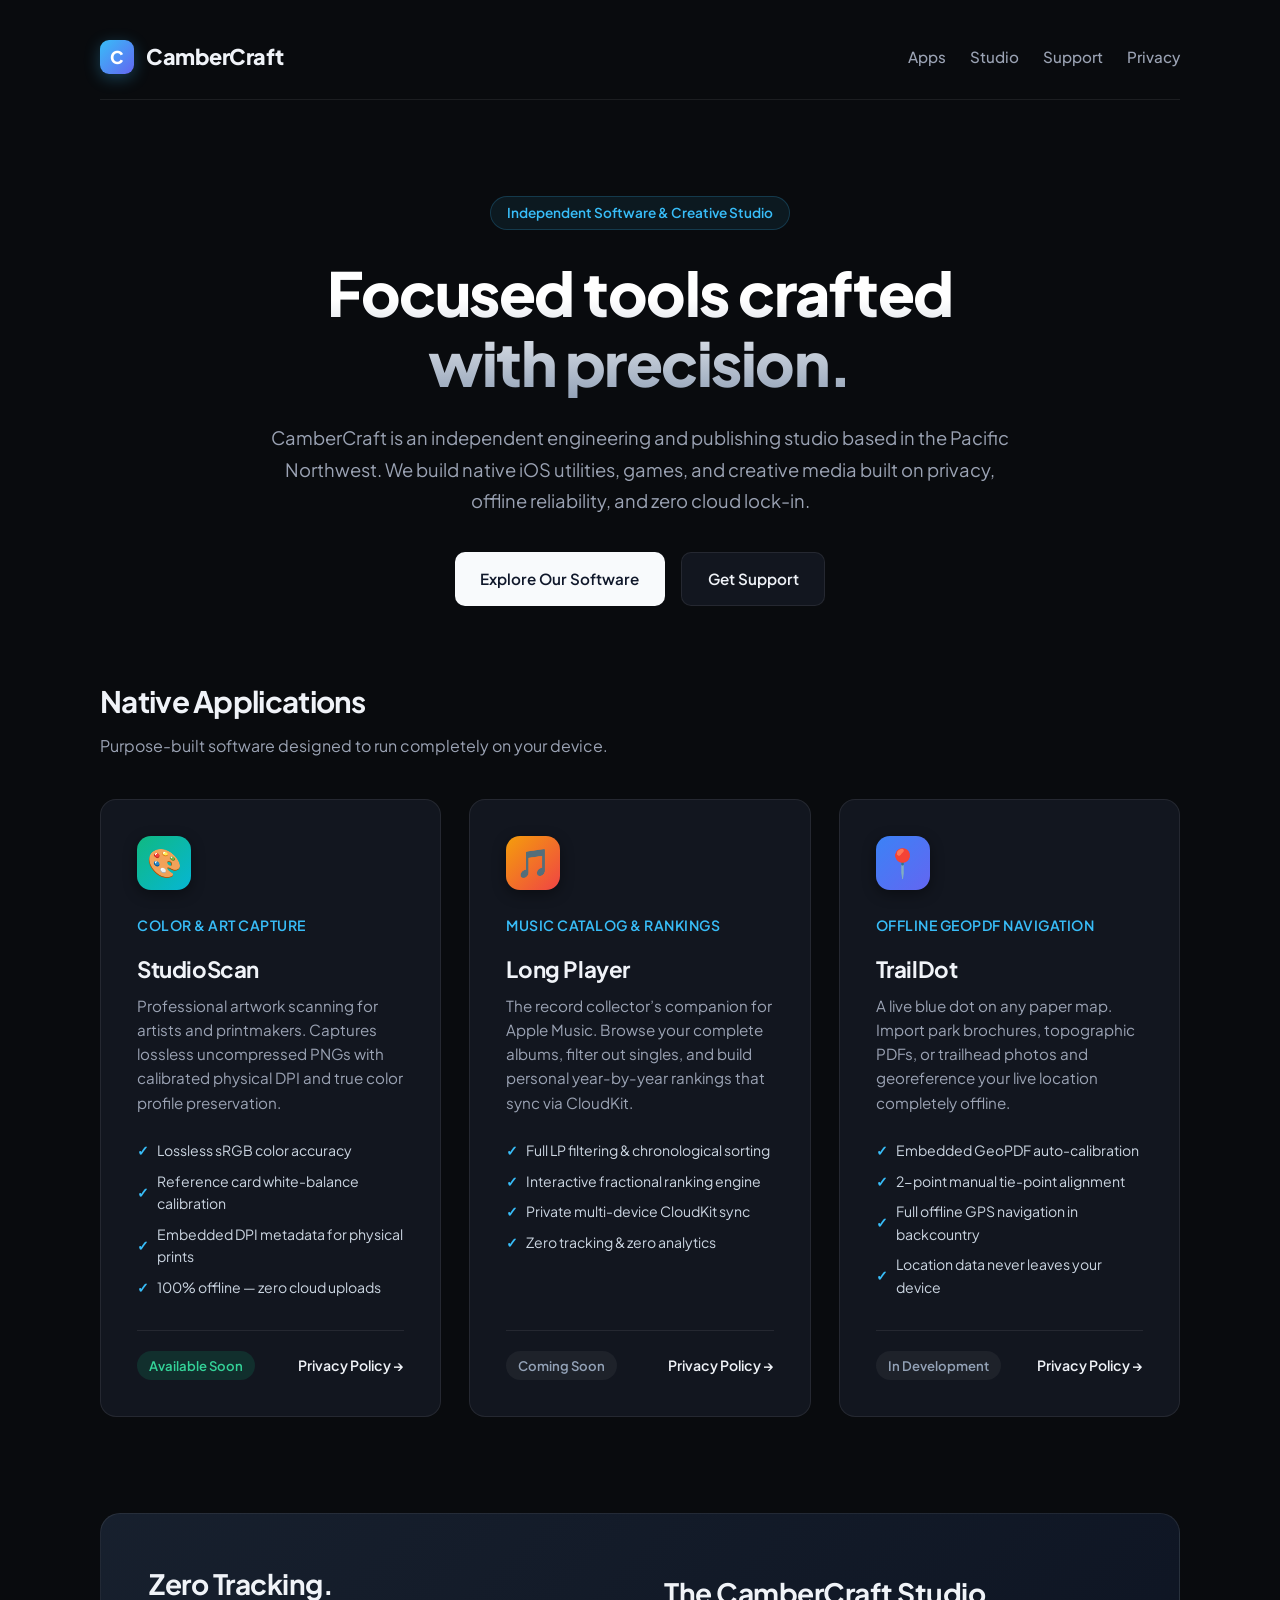
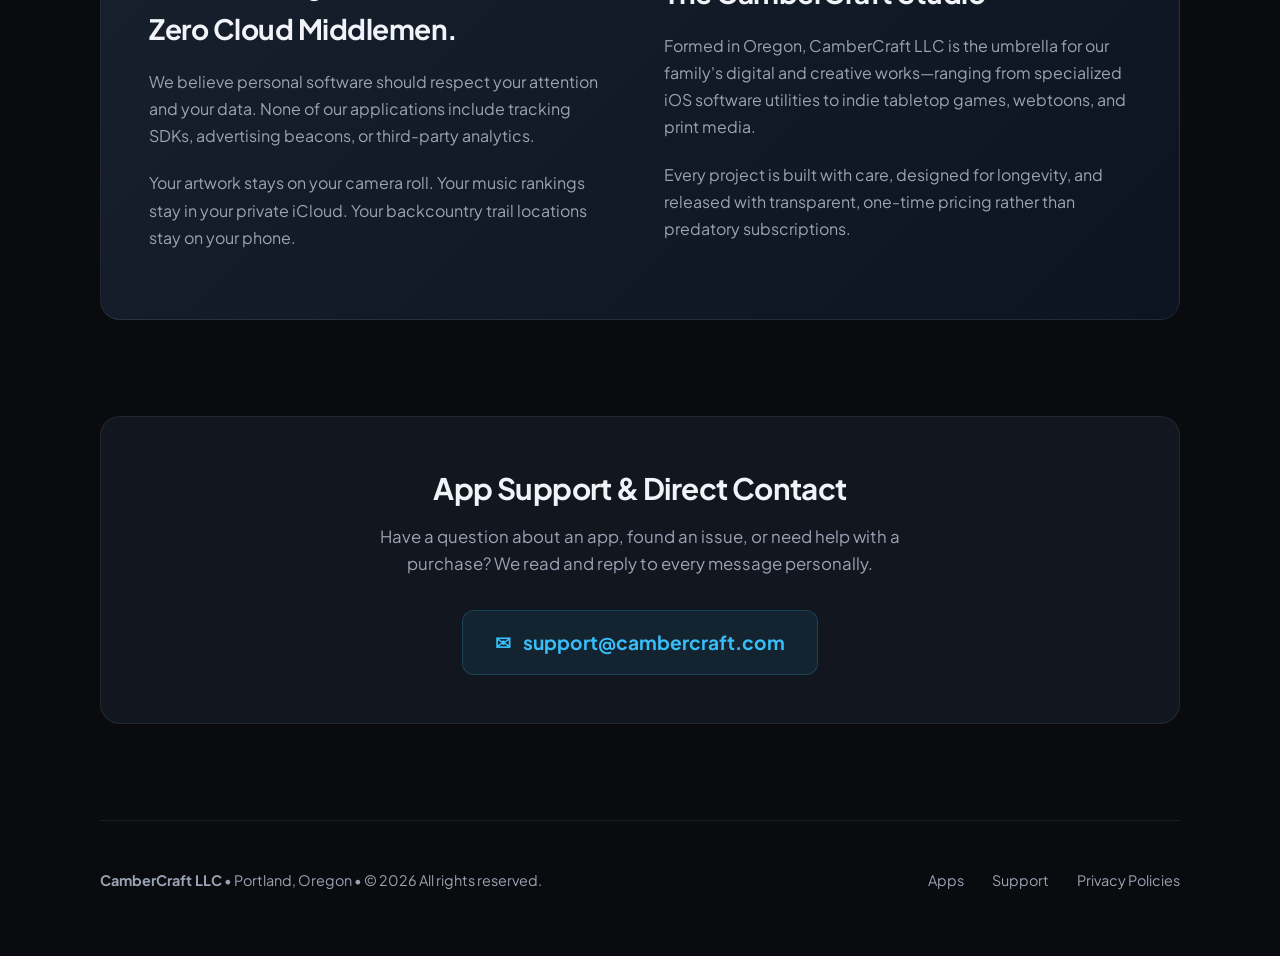
==== index.html @ d73507ff "Initial commit of CamberCraft studio landing page" ====
<!DOCTYPE html>
<html lang="en">
<head>
  <meta charset="UTF-8">
  <meta name="viewport" content="width=device-width, initial-scale=1.0">
  <title>CamberCraft — Independent Software &amp; Creative Studio</title>
  <meta name="description" content="CamberCraft LLC is an independent software and creative studio based in Oregon. Makers of StudioScan, Long Player, and TrailDot.">
  <link rel="preconnect" href="https://fonts.googleapis.com">
  <link rel="preconnect" href="https://fonts.gstatic.com" crossorigin>
  <link href="https://fonts.googleapis.com/css2?family=Plus+Jakarta+Sans:wght@400;500;600;700;800&display=swap" rel="stylesheet">
  <style>
    :root {
      --bg: #090b0e;
      --card-bg: #12161f;
      --card-border: rgba(255, 255, 255, 0.08);
      --card-hover: rgba(255, 255, 255, 0.14);
      --text: #f0f3f8;
      --text-muted: #9ba3b4;
      --accent: #38bdf8;
      --accent-glow: rgba(56, 189, 248, 0.15);
      --font: 'Plus Jakarta Sans', -apple-system, BlinkMacSystemFont, "SF Pro Display", sans-serif;
    }

    * {
      box-sizing: border-box;
      margin: 0;
      padding: 0;
    }

    body {
      background-color: var(--bg);
      color: var(--text);
      font-family: var(--font);
      line-height: 1.6;
      -webkit-font-smoothing: antialiased;
      padding: 0 1.5rem;
    }

    .container {
      max-width: 1080px;
      margin: 0 auto;
    }

    /* Navigation */
    header {
      padding: 2.5rem 0 1.5rem;
      display: flex;
      justify-content: space-between;
      align-items: center;
      border-bottom: 1px solid var(--card-border);
    }

    .logo {
      display: flex;
      align-items: center;
      gap: 0.75rem;
      text-decoration: none;
      color: var(--text);
      font-weight: 800;
      font-size: 1.35rem;
      letter-spacing: -0.5px;
    }

    .logo-badge {
      width: 34px;
      height: 34px;
      border-radius: 9px;
      background: linear-gradient(135deg, #38bdf8 0%, #6366f1 100%);
      display: flex;
      align-items: center;
      justify-content: center;
      color: #fff;
      font-weight: 800;
      font-size: 1.1rem;
      box-shadow: 0 4px 16px rgba(56, 189, 248, 0.3);
    }

    nav {
      display: flex;
      gap: 1.5rem;
    }

    nav a {
      color: var(--text-muted);
      text-decoration: none;
      font-size: 0.95rem;
      font-weight: 500;
      transition: color 0.2s;
    }

    nav a:hover {
      color: var(--text);
    }

    /* Hero */
    .hero {
      padding: 6rem 0 4.5rem;
      text-align: center;
      max-width: 760px;
      margin: 0 auto;
    }

    .badge-pill {
      display: inline-flex;
      align-items: center;
      gap: 0.5rem;
      padding: 0.35rem 1rem;
      border-radius: 9999px;
      background: rgba(56, 189, 248, 0.08);
      border: 1px solid rgba(56, 189, 248, 0.2);
      color: var(--accent);
      font-size: 0.85rem;
      font-weight: 600;
      margin-bottom: 1.75rem;
    }

    .hero h1 {
      font-size: clamp(2.5rem, 5vw, 3.8rem);
      font-weight: 800;
      letter-spacing: -1.5px;
      line-height: 1.15;
      margin-bottom: 1.5rem;
      background: linear-gradient(180deg, #ffffff 30%, #94a3b8 100%);
      -webkit-background-clip: text;
      -webkit-text-fill-color: transparent;
    }

    .hero p {
      font-size: 1.15rem;
      color: var(--text-muted);
      margin-bottom: 2.25rem;
      line-height: 1.7;
    }

    .hero-actions {
      display: flex;
      justify-content: center;
      gap: 1rem;
      flex-wrap: wrap;
    }

    .btn {
      display: inline-flex;
      align-items: center;
      justify-content: center;
      padding: 0.85rem 1.6rem;
      border-radius: 10px;
      font-weight: 600;
      font-size: 0.95rem;
      text-decoration: none;
      transition: all 0.2s;
      cursor: pointer;
    }

    .btn-primary {
      background: #f8fafc;
      color: #0f172a;
    }

    .btn-primary:hover {
      background: #ffffff;
      transform: translateY(-1px);
      box-shadow: 0 4px 20px rgba(255, 255, 255, 0.2);
    }

    .btn-secondary {
      background: var(--card-bg);
      color: var(--text);
      border: 1px solid var(--card-border);
    }

    .btn-secondary:hover {
      border-color: var(--card-hover);
      background: rgba(255, 255, 255, 0.05);
    }

    /* Section Title */
    .section-header {
      margin-bottom: 2.5rem;
    }

    .section-header h2 {
      font-size: 1.85rem;
      font-weight: 700;
      letter-spacing: -0.7px;
      margin-bottom: 0.5rem;
    }

    .section-header p {
      color: var(--text-muted);
      font-size: 1rem;
    }

    /* App Cards Grid */
    .apps-grid {
      display: grid;
      grid-template-columns: repeat(auto-fit, minmax(320px, 1fr));
      gap: 1.75rem;
      margin-bottom: 6rem;
    }

    .app-card {
      background: var(--card-bg);
      border: 1px solid var(--card-border);
      border-radius: 16px;
      padding: 2.25rem;
      display: flex;
      flex-direction: column;
      justify-content: space-between;
      transition: transform 0.25s, border-color 0.25s, box-shadow 0.25s;
      position: relative;
      overflow: hidden;
    }

    .app-card:hover {
      transform: translateY(-4px);
      border-color: var(--card-hover);
      box-shadow: 0 16px 36px rgba(0, 0, 0, 0.35);
    }

    .app-icon-wrap {
      width: 54px;
      height: 54px;
      border-radius: 14px;
      margin-bottom: 1.5rem;
      display: flex;
      align-items: center;
      justify-content: center;
      font-size: 1.75rem;
      box-shadow: 0 4px 14px rgba(0,0,0,0.4);
    }

    .app-card.studioscan .app-icon-wrap {
      background: linear-gradient(135deg, #10b981, #06b6d4);
    }

    .app-card.longplayer .app-icon-wrap {
      background: linear-gradient(135deg, #f59e0b, #ef4444);
    }

    .app-card.traildot .app-icon-wrap {
      background: linear-gradient(135deg, #3b82f6, #6366f1);
    }

    .app-card h3 {
      font-size: 1.4rem;
      font-weight: 700;
      letter-spacing: -0.4px;
      margin-bottom: 0.35rem;
    }

    .app-tagline {
      font-size: 0.88rem;
      color: var(--accent);
      font-weight: 600;
      margin-bottom: 1rem;
      text-transform: uppercase;
      letter-spacing: 0.5px;
    }

    .app-card p {
      color: var(--text-muted);
      font-size: 0.95rem;
      line-height: 1.6;
      margin-bottom: 1.5rem;
    }

    .app-features {
      list-style: none;
      margin-bottom: 2rem;
      display: flex;
      flex-direction: column;
      gap: 0.5rem;
    }

    .app-features li {
      font-size: 0.88rem;
      color: #cbd5e1;
      display: flex;
      align-items: center;
      gap: 0.5rem;
    }

    .app-features li::before {
      content: "✓";
      color: var(--accent);
      font-weight: bold;
    }

    .app-footer {
      display: flex;
      justify-content: space-between;
      align-items: center;
      border-top: 1px solid var(--card-border);
      padding-top: 1.25rem;
      margin-top: auto;
    }

    .app-status {
      font-size: 0.82rem;
      font-weight: 600;
      padding: 0.25rem 0.75rem;
      border-radius: 9999px;
      background: rgba(255, 255, 255, 0.05);
      color: #94a3b8;
    }

    .app-status.live {
      background: rgba(16, 185, 129, 0.15);
      color: #34d399;
    }

    .app-link {
      font-size: 0.88rem;
      color: var(--text);
      text-decoration: none;
      font-weight: 600;
      display: inline-flex;
      align-items: center;
      gap: 0.35rem;
    }

    .app-link:hover {
      color: var(--accent);
    }

    /* Privacy & Philosophy Callout */
    .philosophy {
      background: linear-gradient(135deg, rgba(30, 41, 59, 0.7) 0%, rgba(15, 23, 42, 0.7) 100%);
      border: 1px solid var(--card-border);
      border-radius: 20px;
      padding: 3rem;
      margin-bottom: 6rem;
      display: grid;
      grid-template-columns: 1fr 1fr;
      gap: 3rem;
      align-items: center;
    }

    @media (max-width: 768px) {
      .philosophy {
        grid-template-columns: 1fr;
        padding: 2rem;
      }
    }

    .philosophy h2 {
      font-size: 1.75rem;
      font-weight: 700;
      letter-spacing: -0.5px;
      margin-bottom: 1rem;
    }

    .philosophy p {
      color: var(--text-muted);
      line-height: 1.7;
      margin-bottom: 1.25rem;
    }

    /* Support Section */
    .support-section {
      background: var(--card-bg);
      border: 1px solid var(--card-border);
      border-radius: 20px;
      padding: 3rem;
      text-align: center;
      margin-bottom: 6rem;
    }

    .support-section h2 {
      font-size: 1.85rem;
      font-weight: 700;
      letter-spacing: -0.6px;
      margin-bottom: 0.75rem;
    }

    .support-section p {
      color: var(--text-muted);
      font-size: 1.05rem;
      max-width: 600px;
      margin: 0 auto 2rem;
    }

    .contact-email {
      display: inline-flex;
      align-items: center;
      gap: 0.75rem;
      font-size: 1.2rem;
      font-weight: 700;
      color: var(--accent);
      text-decoration: none;
      padding: 1rem 2rem;
      border-radius: 12px;
      background: rgba(56, 189, 248, 0.08);
      border: 1px solid rgba(56, 189, 248, 0.2);
      transition: all 0.2s;
    }

    .contact-email:hover {
      background: rgba(56, 189, 248, 0.16);
      transform: translateY(-2px);
    }

    /* Footer */
    footer {
      padding: 3rem 0 4rem;
      border-top: 1px solid var(--card-border);
      display: flex;
      justify-content: space-between;
      align-items: center;
      flex-wrap: wrap;
      gap: 1.5rem;
      color: var(--text-muted);
      font-size: 0.9rem;
    }

    .footer-links {
      display: flex;
      gap: 1.75rem;
    }

    .footer-links a {
      color: var(--text-muted);
      text-decoration: none;
      transition: color 0.2s;
    }

    .footer-links a:hover {
      color: var(--text);
    }
  </style>
</head>
<body>

  <div class="container">
    <!-- Header -->
    <header>
      <a href="#" class="logo">
        <div class="logo-badge">C</div>
        <span>CamberCraft</span>
      </a>
      <nav>
        <a href="#apps">Apps</a>
        <a href="#about">Studio</a>
        <a href="#support">Support</a>
        <a href="https://mattcflynn.github.io/privacy/">Privacy</a>
      </nav>
    </header>

    <!-- Hero -->
    <section class="hero">
      <div class="badge-pill">Independent Software &amp; Creative Studio</div>
      <h1>Focused tools crafted with precision.</h1>
      <p>
        CamberCraft is an independent engineering and publishing studio based in the Pacific Northwest. We build native iOS utilities, games, and creative media built on privacy, offline reliability, and zero cloud lock-in.
      </p>
      <div class="hero-actions">
        <a href="#apps" class="btn btn-primary">Explore Our Software</a>
        <a href="#support" class="btn btn-secondary">Get Support</a>
      </div>
    </section>

    <!-- Apps Section -->
    <section id="apps">
      <div class="section-header">
        <h2>Native Applications</h2>
        <p>Purpose-built software designed to run completely on your device.</p>
      </div>

      <div class="apps-grid">
        <!-- StudioScan -->
        <div class="app-card studioscan">
          <div>
            <div class="app-icon-wrap">🎨</div>
            <div class="app-tagline">Color &amp; Art Capture</div>
            <h3>StudioScan</h3>
            <p>
              Professional artwork scanning for artists and printmakers. Captures lossless uncompressed PNGs with calibrated physical DPI and true color profile preservation.
            </p>
            <ul class="app-features">
              <li>Lossless sRGB color accuracy</li>
              <li>Reference card white-balance calibration</li>
              <li>Embedded DPI metadata for physical prints</li>
              <li>100% offline — zero cloud uploads</li>
            </ul>
          </div>
          <div class="app-footer">
            <span class="app-status live">Available Soon</span>
            <a href="https://mattcflynn.github.io/privacy/studioscan/" class="app-link">Privacy Policy &rarr;</a>
          </div>
        </div>

        <!-- Long Player -->
        <div class="app-card longplayer">
          <div>
            <div class="app-icon-wrap">🎵</div>
            <div class="app-tagline">Music Catalog &amp; Rankings</div>
            <h3>Long Player</h3>
            <p>
              The record collector’s companion for Apple Music. Browse your complete albums, filter out singles, and build personal year-by-year rankings that sync via CloudKit.
            </p>
            <ul class="app-features">
              <li>Full LP filtering &amp; chronological sorting</li>
              <li>Interactive fractional ranking engine</li>
              <li>Private multi-device CloudKit sync</li>
              <li>Zero tracking &amp; zero analytics</li>
            </ul>
          </div>
          <div class="app-footer">
            <span class="app-status">Coming Soon</span>
            <a href="https://mattcflynn.github.io/privacy/long-player/" class="app-link">Privacy Policy &rarr;</a>
          </div>
        </div>

        <!-- TrailDot -->
        <div class="app-card traildot">
          <div>
            <div class="app-icon-wrap">📍</div>
            <div class="app-tagline">Offline GeoPDF Navigation</div>
            <h3>TrailDot</h3>
            <p>
              A live blue dot on any paper map. Import park brochures, topographic PDFs, or trailhead photos and georeference your live location completely offline.
            </p>
            <ul class="app-features">
              <li>Embedded GeoPDF auto-calibration</li>
              <li>2-point manual tie-point alignment</li>
              <li>Full offline GPS navigation in backcountry</li>
              <li>Location data never leaves your device</li>
            </ul>
          </div>
          <div class="app-footer">
            <span class="app-status">In Development</span>
            <a href="https://mattcflynn.github.io/privacy/traildot/" class="app-link">Privacy Policy &rarr;</a>
          </div>
        </div>
      </div>
    </section>

    <!-- Philosophy -->
    <section class="philosophy" id="about">
      <div>
        <h2>Zero Tracking.<br>Zero Cloud Middlemen.</h2>
        <p>
          We believe personal software should respect your attention and your data. None of our applications include tracking SDKs, advertising beacons, or third-party analytics.
        </p>
        <p>
          Your artwork stays on your camera roll. Your music rankings stay in your private iCloud. Your backcountry trail locations stay on your phone.
        </p>
      </div>
      <div>
        <h2>The CamberCraft Studio</h2>
        <p>
          Formed in Oregon, CamberCraft LLC is the umbrella for our family's digital and creative works—ranging from specialized iOS software utilities to indie tabletop games, webtoons, and print media.
        </p>
        <p>
          Every project is built with care, designed for longevity, and released with transparent, one-time pricing rather than predatory subscriptions.
        </p>
      </div>
    </section>

    <!-- Support Section -->
    <section class="support-section" id="support">
      <h2>App Support &amp; Direct Contact</h2>
      <p>
        Have a question about an app, found an issue, or need help with a purchase? We read and reply to every message personally.
      </p>
      <a href="mailto:support@cambercraft.com" class="contact-email">
        <span>✉</span> support@cambercraft.com
      </a>
    </section>

    <!-- Footer -->
    <footer>
      <div>
        <strong>CamberCraft LLC</strong> &bull; Portland, Oregon &bull; &copy; 2026 All rights reserved.
      </div>
      <div class="footer-links">
        <a href="#apps">Apps</a>
        <a href="#support">Support</a>
        <a href="https://mattcflynn.github.io/privacy/">Privacy Policies</a>
      </div>
    </footer>
  </div>

</body>
</html>
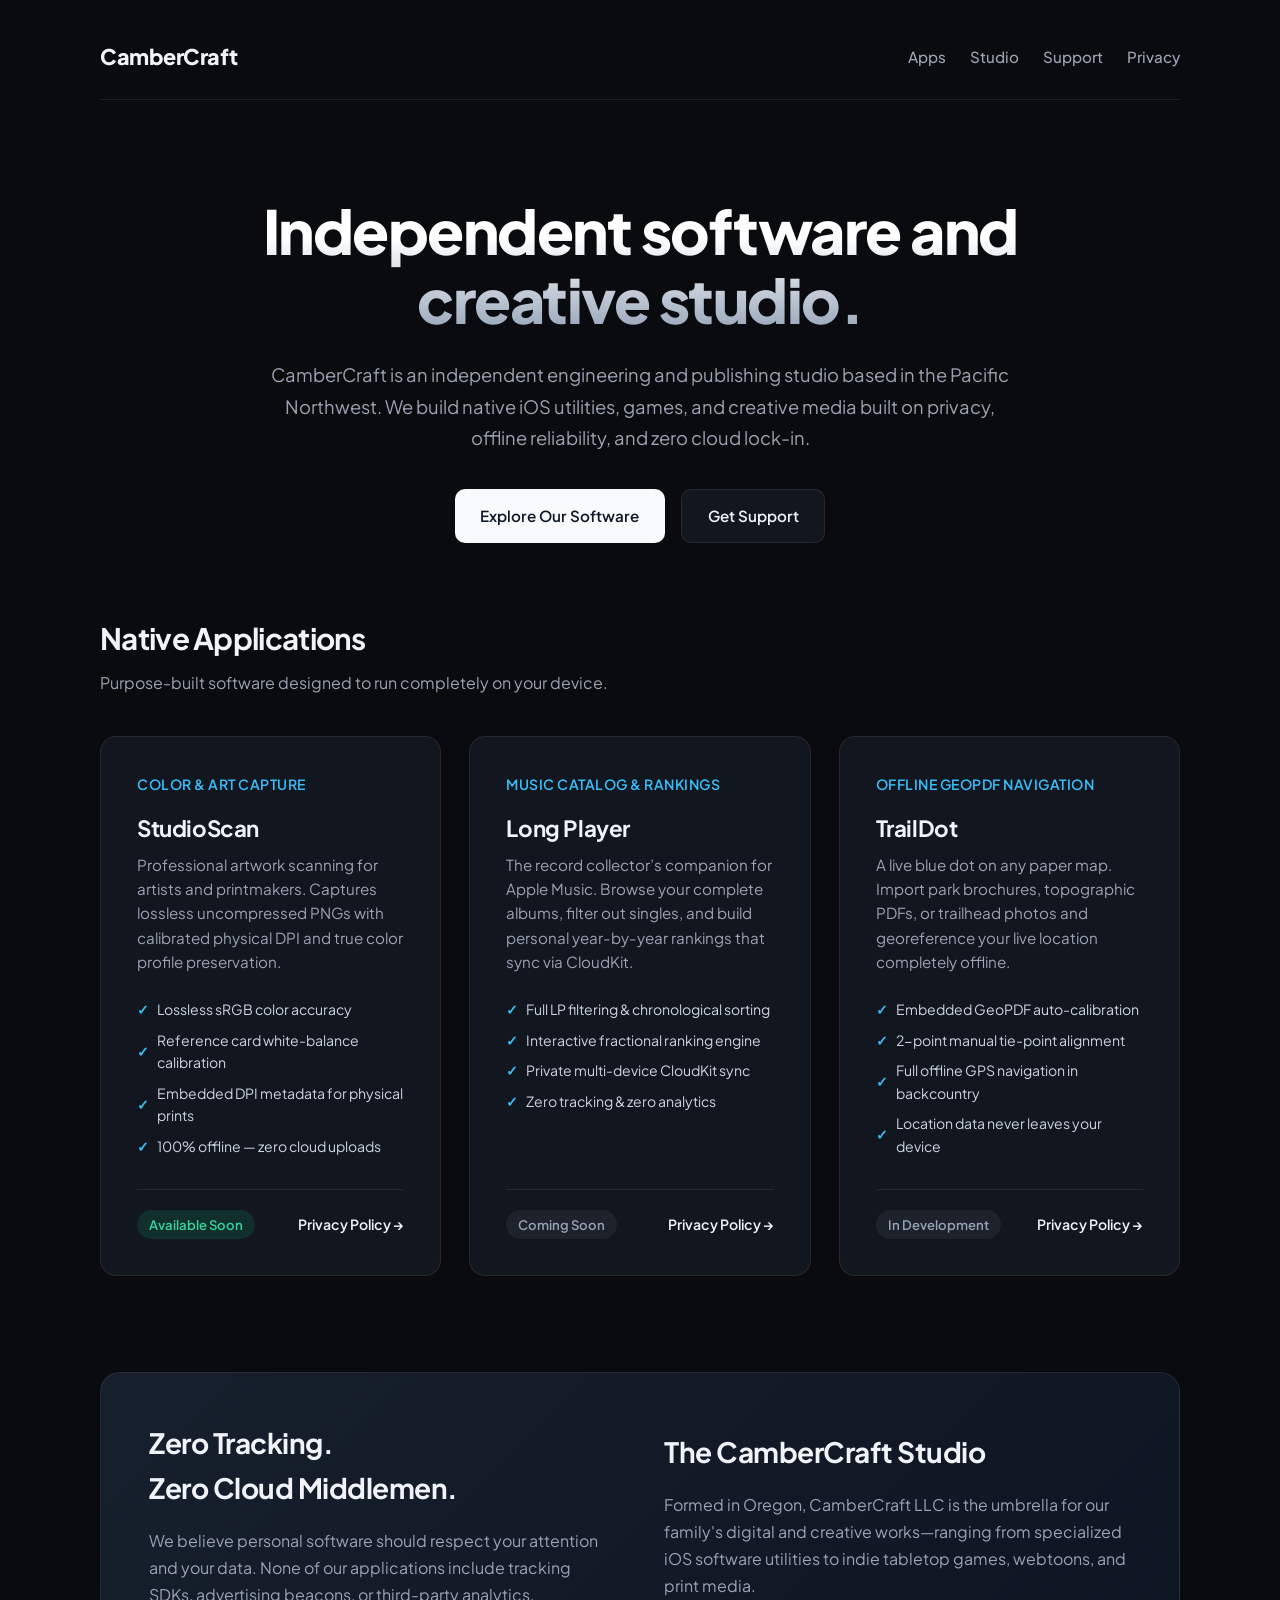
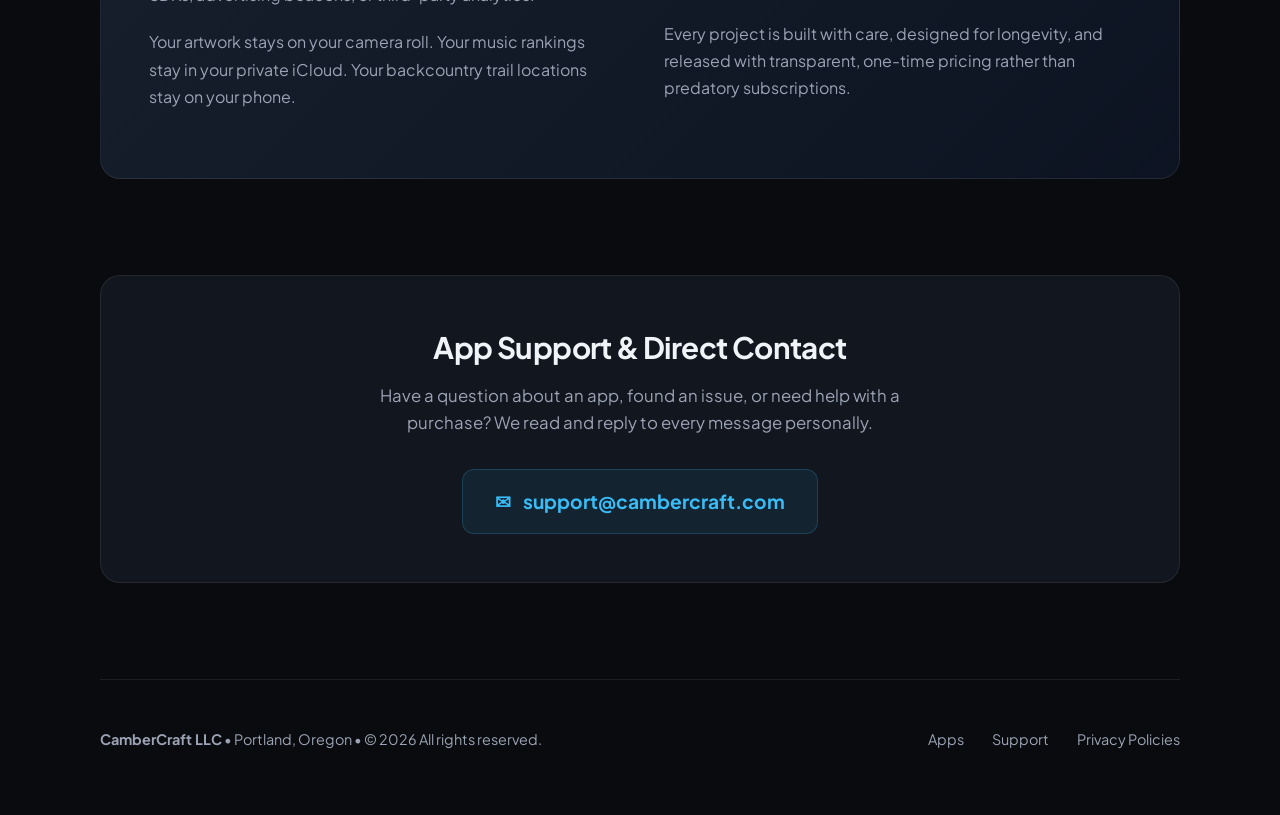
==== commit 1c6f8a53: "Update landing page typography and remove icons per user edits" ====
--- a/index.html
+++ b/index.html
@@ -435,10 +435,7 @@
   <div class="container">
     <!-- Header -->
     <header>
-      <a href="#" class="logo">
-        <div class="logo-badge">C</div>
-        <span>CamberCraft</span>
-      </a>
+      <a href="#" class="logo">CamberCraft</a>
       <nav>
         <a href="#apps">Apps</a>
         <a href="#about">Studio</a>
@@ -449,8 +446,7 @@
 
     <!-- Hero -->
     <section class="hero">
-      <div class="badge-pill">Independent Software &amp; Creative Studio</div>
-      <h1>Focused tools crafted with precision.</h1>
+      <h1>Independent software and creative studio.</h1>
       <p>
         CamberCraft is an independent engineering and publishing studio based in the Pacific Northwest. We build native iOS utilities, games, and creative media built on privacy, offline reliability, and zero cloud lock-in.
       </p>
@@ -471,7 +467,6 @@
         <!-- StudioScan -->
         <div class="app-card studioscan">
           <div>
-            <div class="app-icon-wrap">🎨</div>
             <div class="app-tagline">Color &amp; Art Capture</div>
             <h3>StudioScan</h3>
             <p>
@@ -493,7 +488,6 @@
         <!-- Long Player -->
         <div class="app-card longplayer">
           <div>
-            <div class="app-icon-wrap">🎵</div>
             <div class="app-tagline">Music Catalog &amp; Rankings</div>
             <h3>Long Player</h3>
             <p>
@@ -515,7 +509,6 @@
         <!-- TrailDot -->
         <div class="app-card traildot">
           <div>
-            <div class="app-icon-wrap">📍</div>
             <div class="app-tagline">Offline GeoPDF Navigation</div>
             <h3>TrailDot</h3>
             <p>
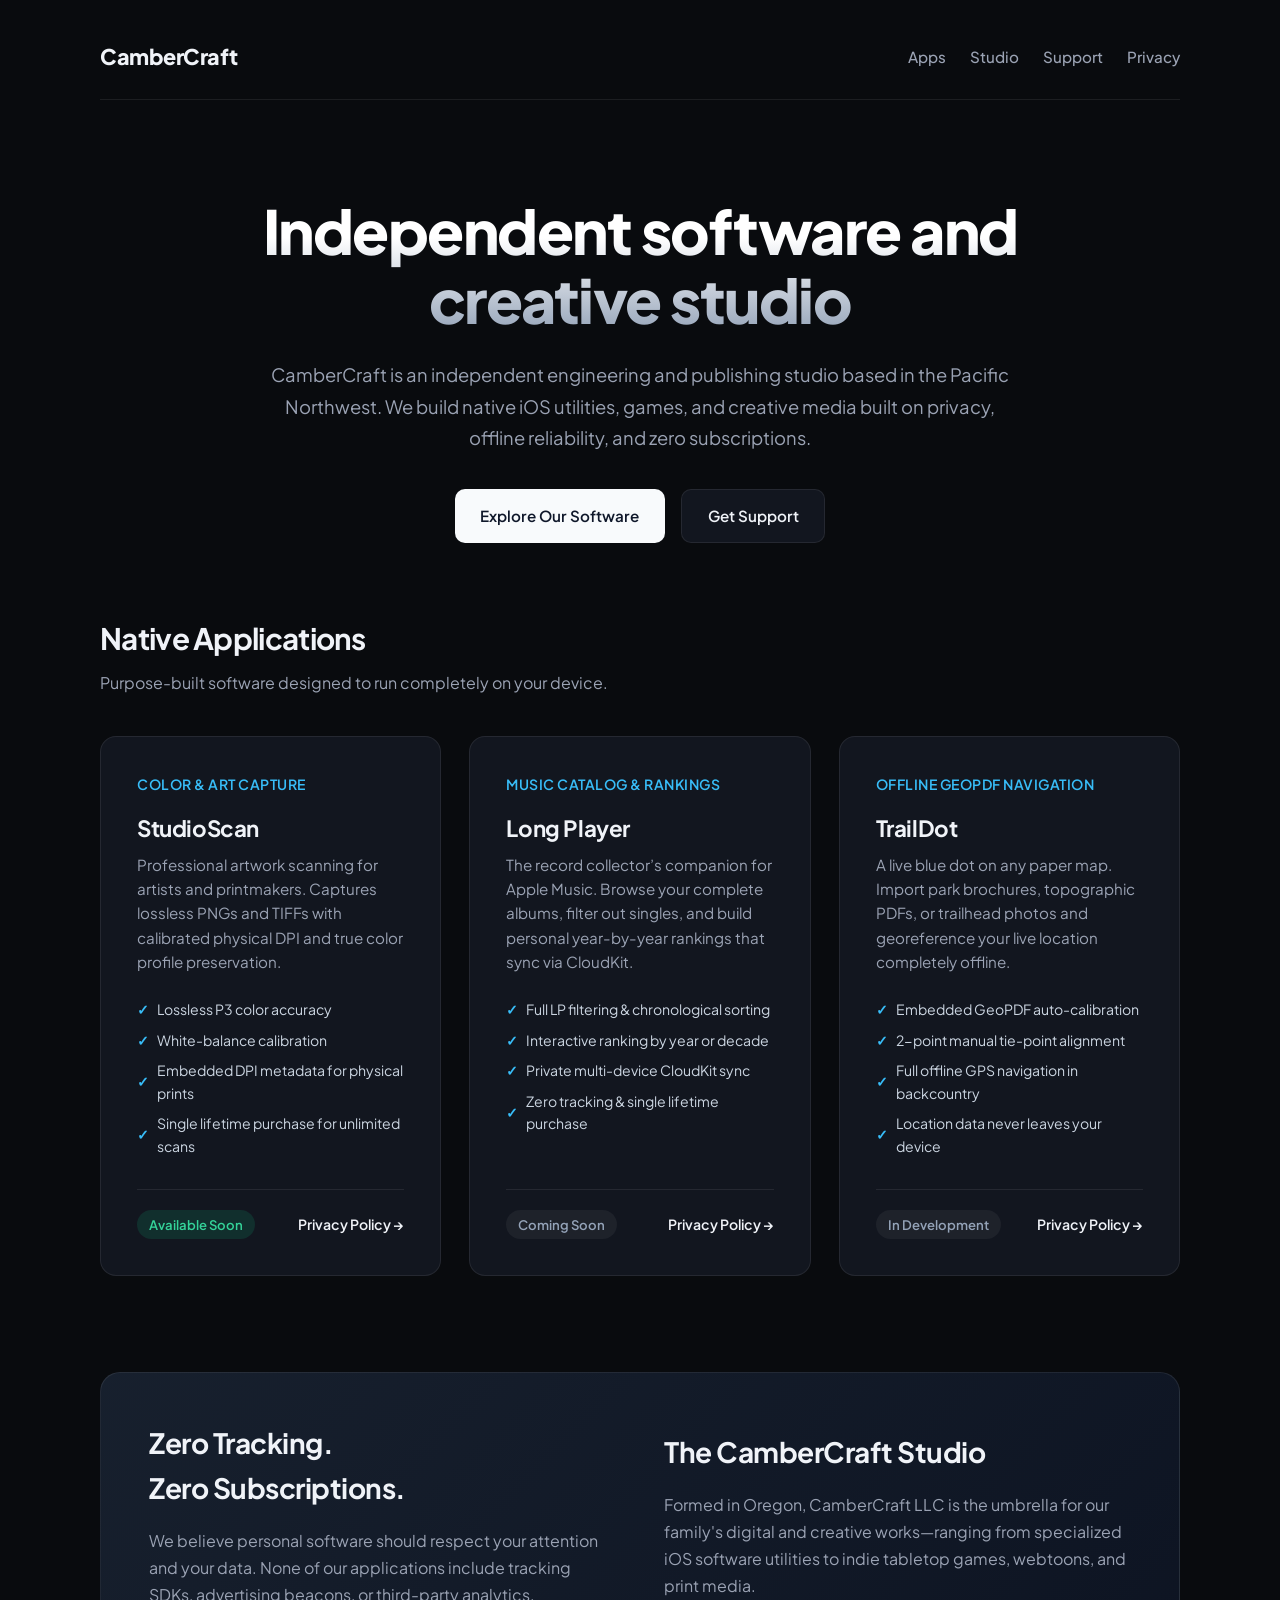
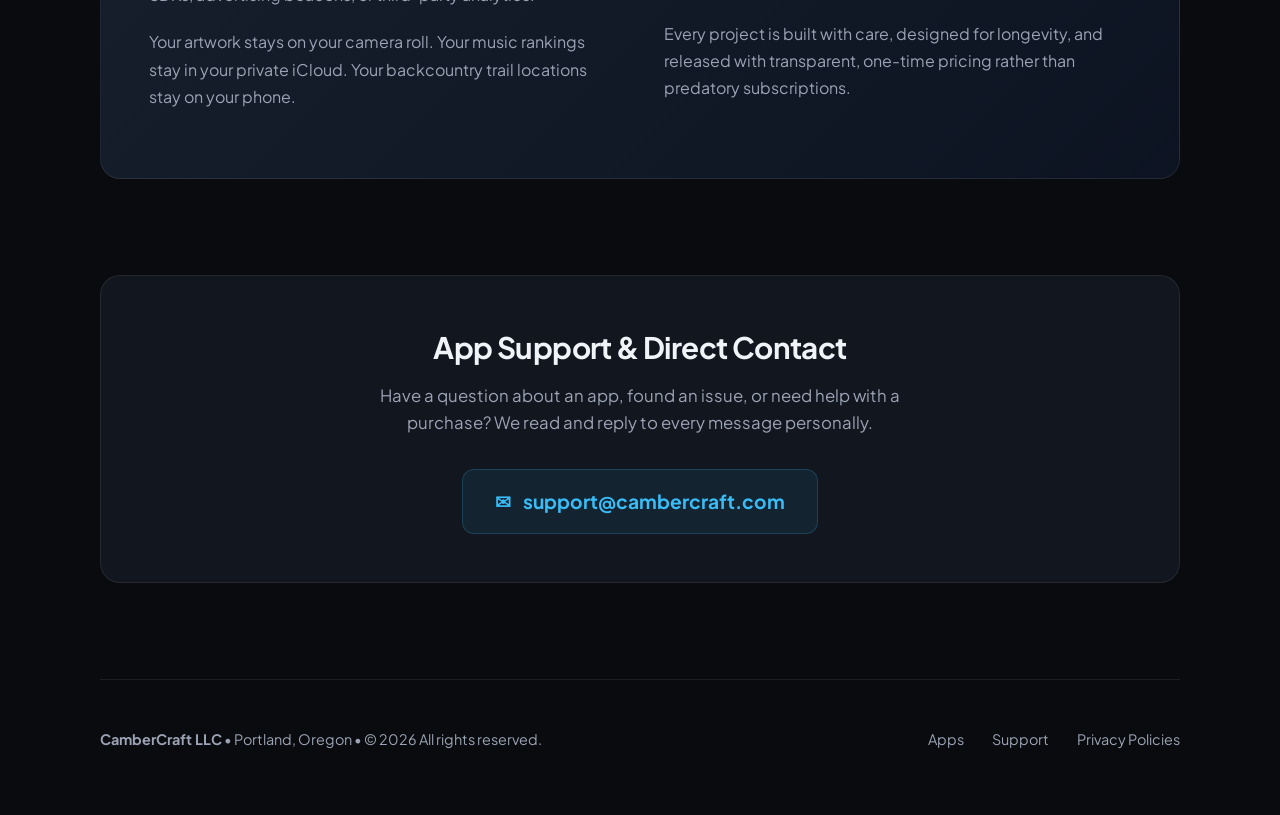
==== commit e860ff0e: "Finalize copy for CamberCraft studio landing page" ====
--- a/index.html
+++ b/index.html
@@ -446,9 +446,9 @@
 
     <!-- Hero -->
     <section class="hero">
-      <h1>Independent software and creative studio.</h1>
+      <h1>Independent software and creative studio</h1>
       <p>
-        CamberCraft is an independent engineering and publishing studio based in the Pacific Northwest. We build native iOS utilities, games, and creative media built on privacy, offline reliability, and zero cloud lock-in.
+        CamberCraft is an independent engineering and publishing studio based in the Pacific Northwest. We build native iOS utilities, games, and creative media built on privacy, offline reliability, and zero subscriptions.
       </p>
       <div class="hero-actions">
         <a href="#apps" class="btn btn-primary">Explore Our Software</a>
@@ -470,13 +470,13 @@
             <div class="app-tagline">Color &amp; Art Capture</div>
             <h3>StudioScan</h3>
             <p>
-              Professional artwork scanning for artists and printmakers. Captures lossless uncompressed PNGs with calibrated physical DPI and true color profile preservation.
+              Professional artwork scanning for artists and printmakers. Captures lossless PNGs and TIFFs with calibrated physical DPI and true color profile preservation.
             </p>
             <ul class="app-features">
-              <li>Lossless sRGB color accuracy</li>
-              <li>Reference card white-balance calibration</li>
+              <li>Lossless P3 color accuracy</li>
+              <li>White-balance calibration</li>
               <li>Embedded DPI metadata for physical prints</li>
-              <li>100% offline — zero cloud uploads</li>
+              <li>Single lifetime purchase for unlimited scans</li>
             </ul>
           </div>
           <div class="app-footer">
@@ -495,9 +495,9 @@
             </p>
             <ul class="app-features">
               <li>Full LP filtering &amp; chronological sorting</li>
-              <li>Interactive fractional ranking engine</li>
+              <li>Interactive ranking by year or decade</li>
               <li>Private multi-device CloudKit sync</li>
-              <li>Zero tracking &amp; zero analytics</li>
+              <li>Zero tracking &amp; single lifetime purchase</li>
             </ul>
           </div>
           <div class="app-footer">
@@ -532,7 +532,7 @@
     <!-- Philosophy -->
     <section class="philosophy" id="about">
       <div>
-        <h2>Zero Tracking.<br>Zero Cloud Middlemen.</h2>
+        <h2>Zero Tracking.<br>Zero Subscriptions.</h2>
         <p>
           We believe personal software should respect your attention and your data. None of our applications include tracking SDKs, advertising beacons, or third-party analytics.
         </p>
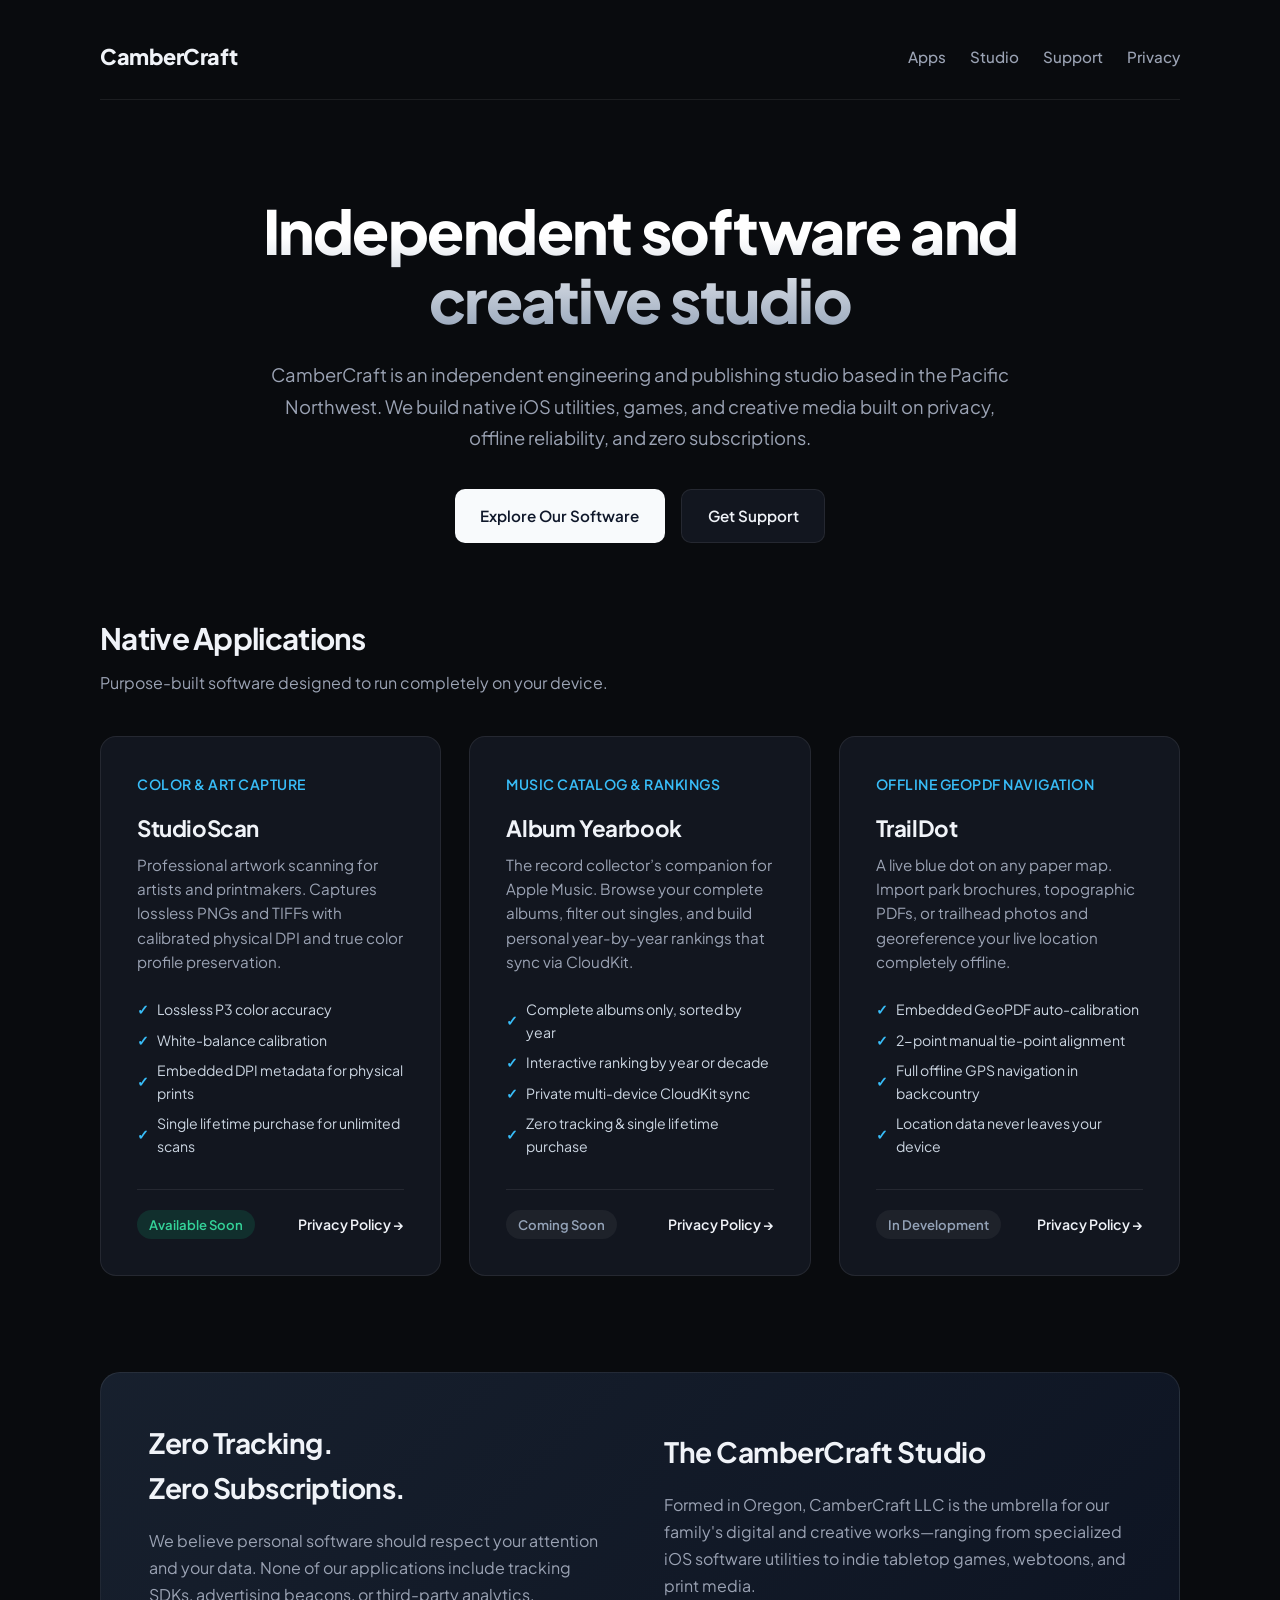
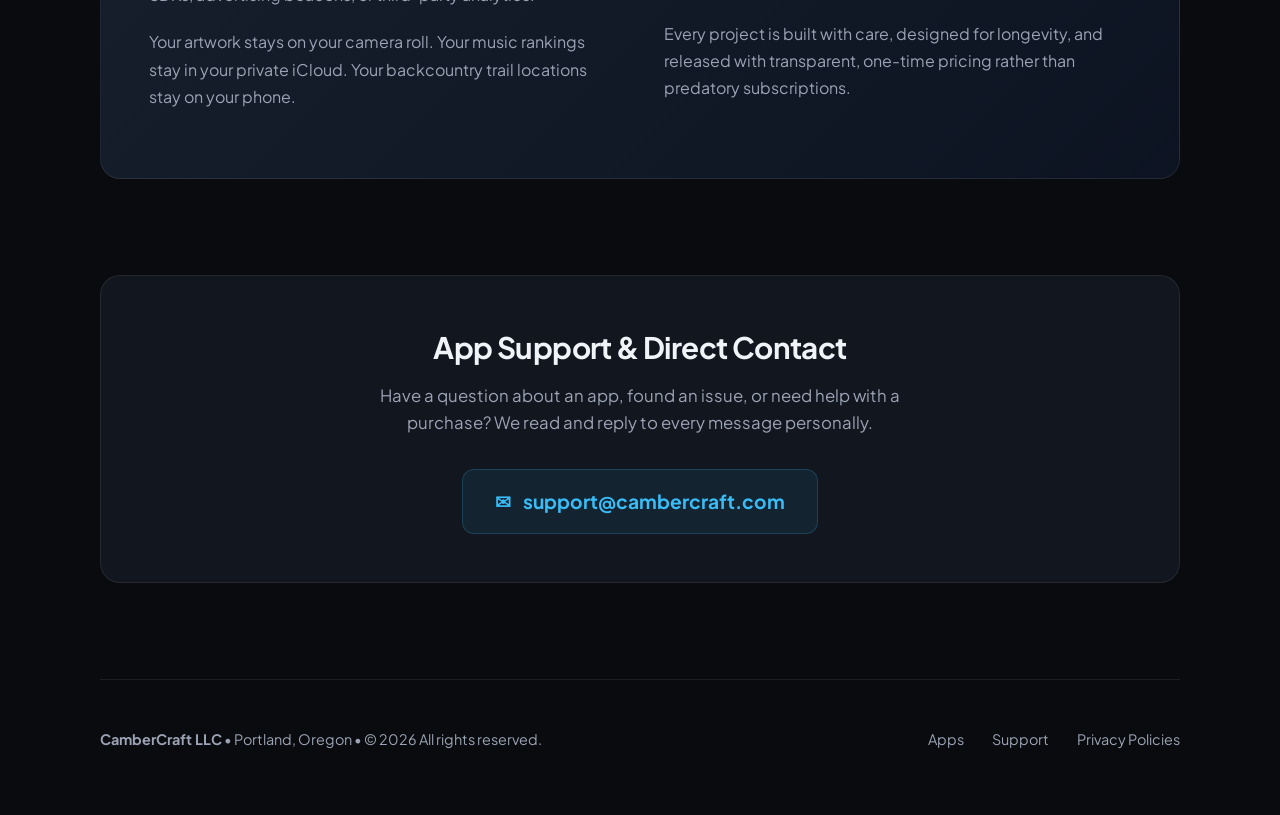
==== commit 184ef2d4: "Rename Long Player to Album Yearbook Updates the app card, the page description and the privacy poli" ====
--- a/index.html
+++ b/index.html
@@ -4,7 +4,7 @@
   <meta charset="UTF-8">
   <meta name="viewport" content="width=device-width, initial-scale=1.0">
   <title>CamberCraft — Independent Software &amp; Creative Studio</title>
-  <meta name="description" content="CamberCraft LLC is an independent software and creative studio based in Oregon. Makers of StudioScan, Long Player, and TrailDot.">
+  <meta name="description" content="CamberCraft LLC is an independent software and creative studio based in Oregon. Makers of StudioScan, Album Yearbook, and TrailDot.">
   <link rel="preconnect" href="https://fonts.googleapis.com">
   <link rel="preconnect" href="https://fonts.gstatic.com" crossorigin>
   <link href="https://fonts.googleapis.com/css2?family=Plus+Jakarta+Sans:wght@400;500;600;700;800&display=swap" rel="stylesheet">
@@ -485,16 +485,16 @@
           </div>
         </div>
 
-        <!-- Long Player -->
+        <!-- Album Yearbook -->
         <div class="app-card longplayer">
           <div>
             <div class="app-tagline">Music Catalog &amp; Rankings</div>
-            <h3>Long Player</h3>
+            <h3>Album Yearbook</h3>
             <p>
               The record collector’s companion for Apple Music. Browse your complete albums, filter out singles, and build personal year-by-year rankings that sync via CloudKit.
             </p>
             <ul class="app-features">
-              <li>Full LP filtering &amp; chronological sorting</li>
+              <li>Complete albums only, sorted by year</li>
               <li>Interactive ranking by year or decade</li>
               <li>Private multi-device CloudKit sync</li>
               <li>Zero tracking &amp; single lifetime purchase</li>
@@ -502,7 +502,7 @@
           </div>
           <div class="app-footer">
             <span class="app-status">Coming Soon</span>
-            <a href="https://mattcflynn.github.io/privacy/long-player/" class="app-link">Privacy Policy &rarr;</a>
+            <a href="https://mattcflynn.github.io/privacy/album-yearbook/" class="app-link">Privacy Policy &rarr;</a>
           </div>
         </div>
 
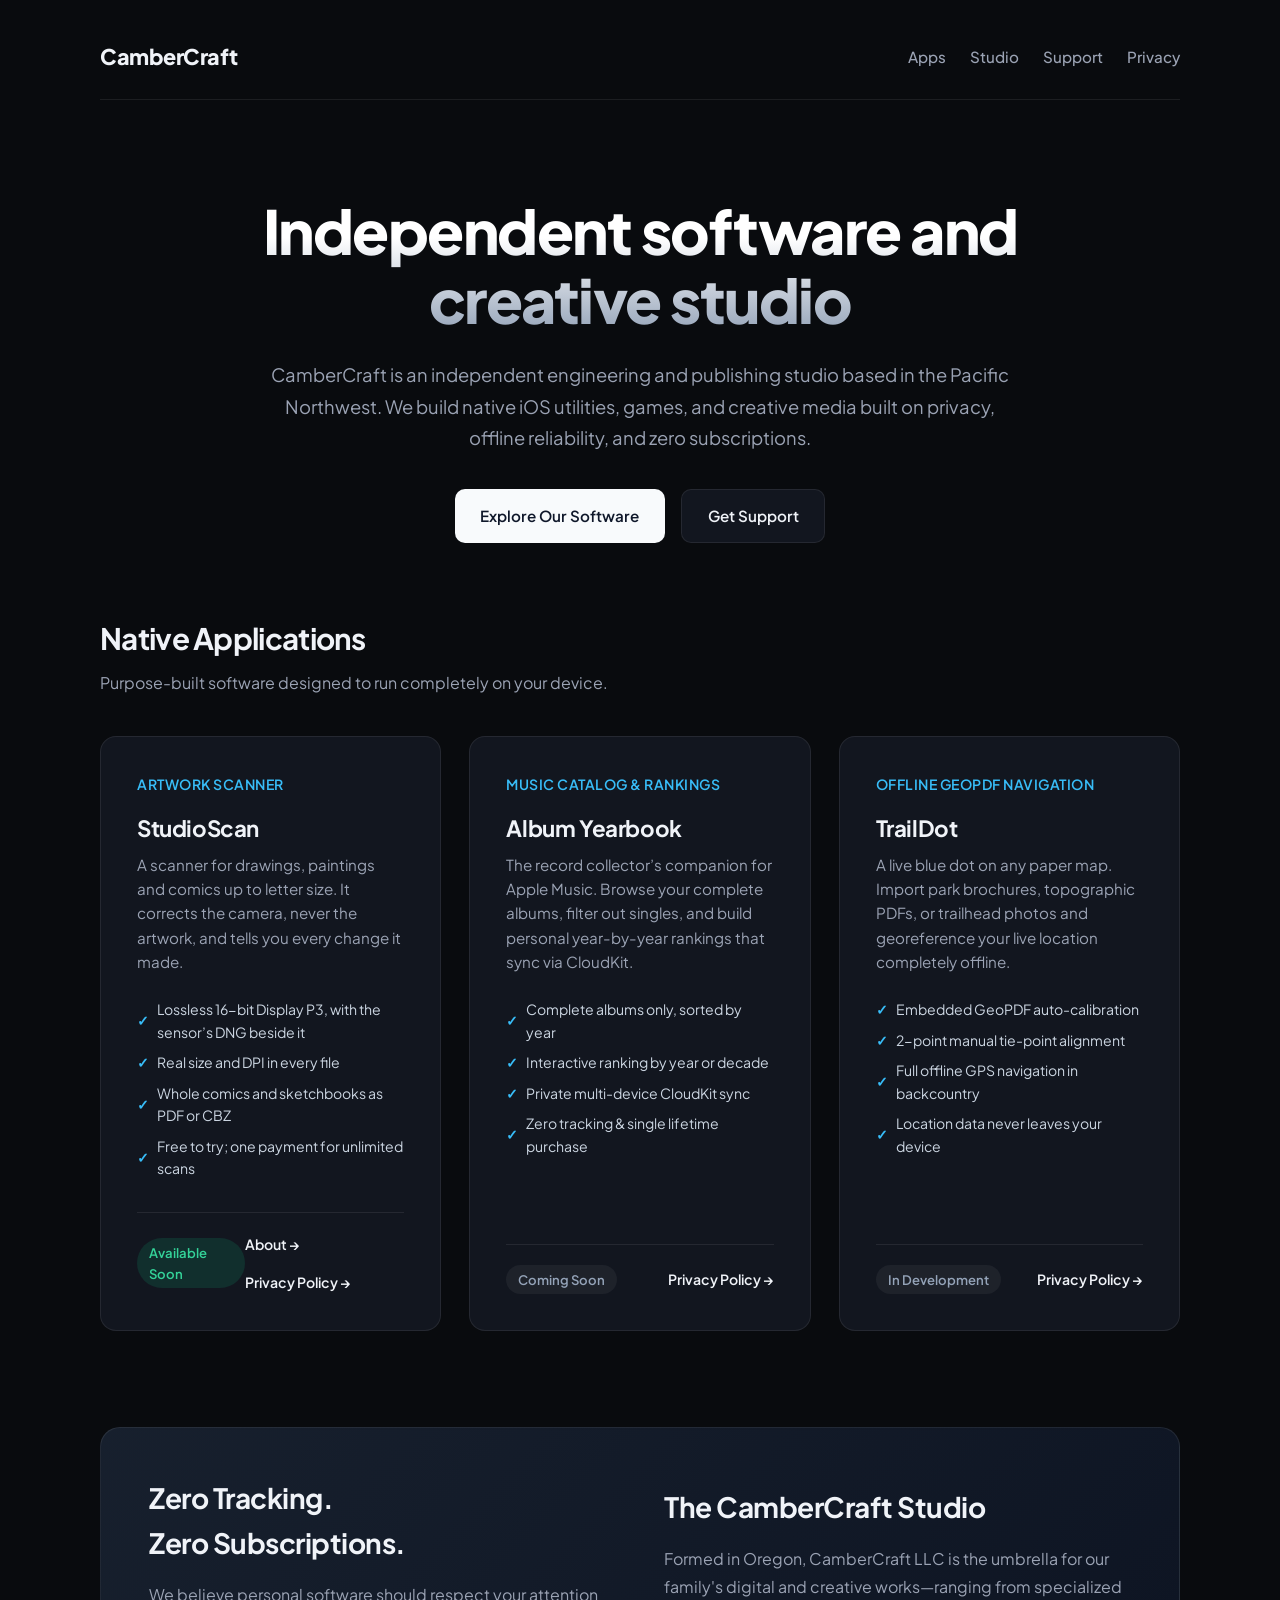
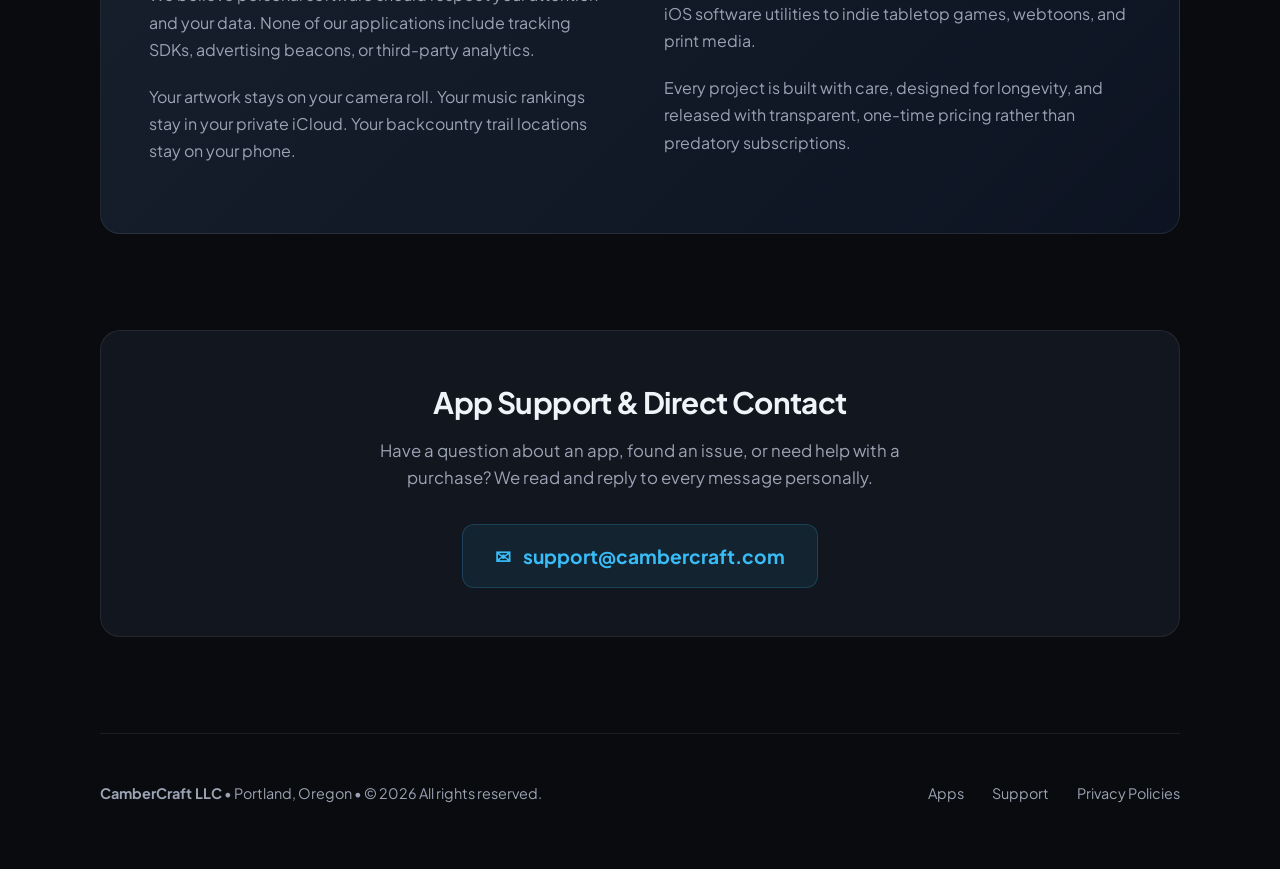
==== commit a3176124: "Bring the StudioScan card up to date and link its page Co-Authored-By: Claude Opus 5.5 <noreply@anth" ====
--- a/index.html
+++ b/index.html
@@ -440,7 +440,7 @@
         <a href="#apps">Apps</a>
         <a href="#about">Studio</a>
         <a href="#support">Support</a>
-        <a href="https://mattcflynn.github.io/privacy/">Privacy</a>
+        <a href="/privacy/">Privacy</a>
       </nav>
     </header>
 
@@ -467,21 +467,24 @@
         <!-- StudioScan -->
         <div class="app-card studioscan">
           <div>
-            <div class="app-tagline">Color &amp; Art Capture</div>
+            <div class="app-tagline">Artwork Scanner</div>
             <h3>StudioScan</h3>
             <p>
-              Professional artwork scanning for artists and printmakers. Captures lossless PNGs and TIFFs with calibrated physical DPI and true color profile preservation.
+              A scanner for drawings, paintings and comics up to letter size. It corrects the camera, never the artwork, and tells you every change it made.
             </p>
             <ul class="app-features">
-              <li>Lossless P3 color accuracy</li>
-              <li>White-balance calibration</li>
-              <li>Embedded DPI metadata for physical prints</li>
-              <li>Single lifetime purchase for unlimited scans</li>
+              <li>Lossless 16-bit Display P3, with the sensor&rsquo;s DNG beside it</li>
+              <li>Real size and DPI in every file</li>
+              <li>Whole comics and sketchbooks as PDF or CBZ</li>
+              <li>Free to try; one payment for unlimited scans</li>
             </ul>
           </div>
           <div class="app-footer">
             <span class="app-status live">Available Soon</span>
-            <a href="https://mattcflynn.github.io/privacy/studioscan/" class="app-link">Privacy Policy &rarr;</a>
+            <span style="display:flex;gap:1rem;flex-wrap:wrap">
+              <a href="/studioscan/" class="app-link">About &rarr;</a>
+              <a href="/privacy/studioscan/" class="app-link">Privacy Policy &rarr;</a>
+            </span>
           </div>
         </div>
 
@@ -502,7 +505,7 @@
           </div>
           <div class="app-footer">
             <span class="app-status">Coming Soon</span>
-            <a href="https://mattcflynn.github.io/privacy/album-yearbook/" class="app-link">Privacy Policy &rarr;</a>
+            <a href="/privacy/album-yearbook/" class="app-link">Privacy Policy &rarr;</a>
           </div>
         </div>
 
@@ -523,7 +526,7 @@
           </div>
           <div class="app-footer">
             <span class="app-status">In Development</span>
-            <a href="https://mattcflynn.github.io/privacy/traildot/" class="app-link">Privacy Policy &rarr;</a>
+            <a href="/privacy/traildot/" class="app-link">Privacy Policy &rarr;</a>
           </div>
         </div>
       </div>
@@ -570,7 +573,7 @@
       <div class="footer-links">
         <a href="#apps">Apps</a>
         <a href="#support">Support</a>
-        <a href="https://mattcflynn.github.io/privacy/">Privacy Policies</a>
+        <a href="/privacy/">Privacy Policies</a>
       </div>
     </footer>
   </div>
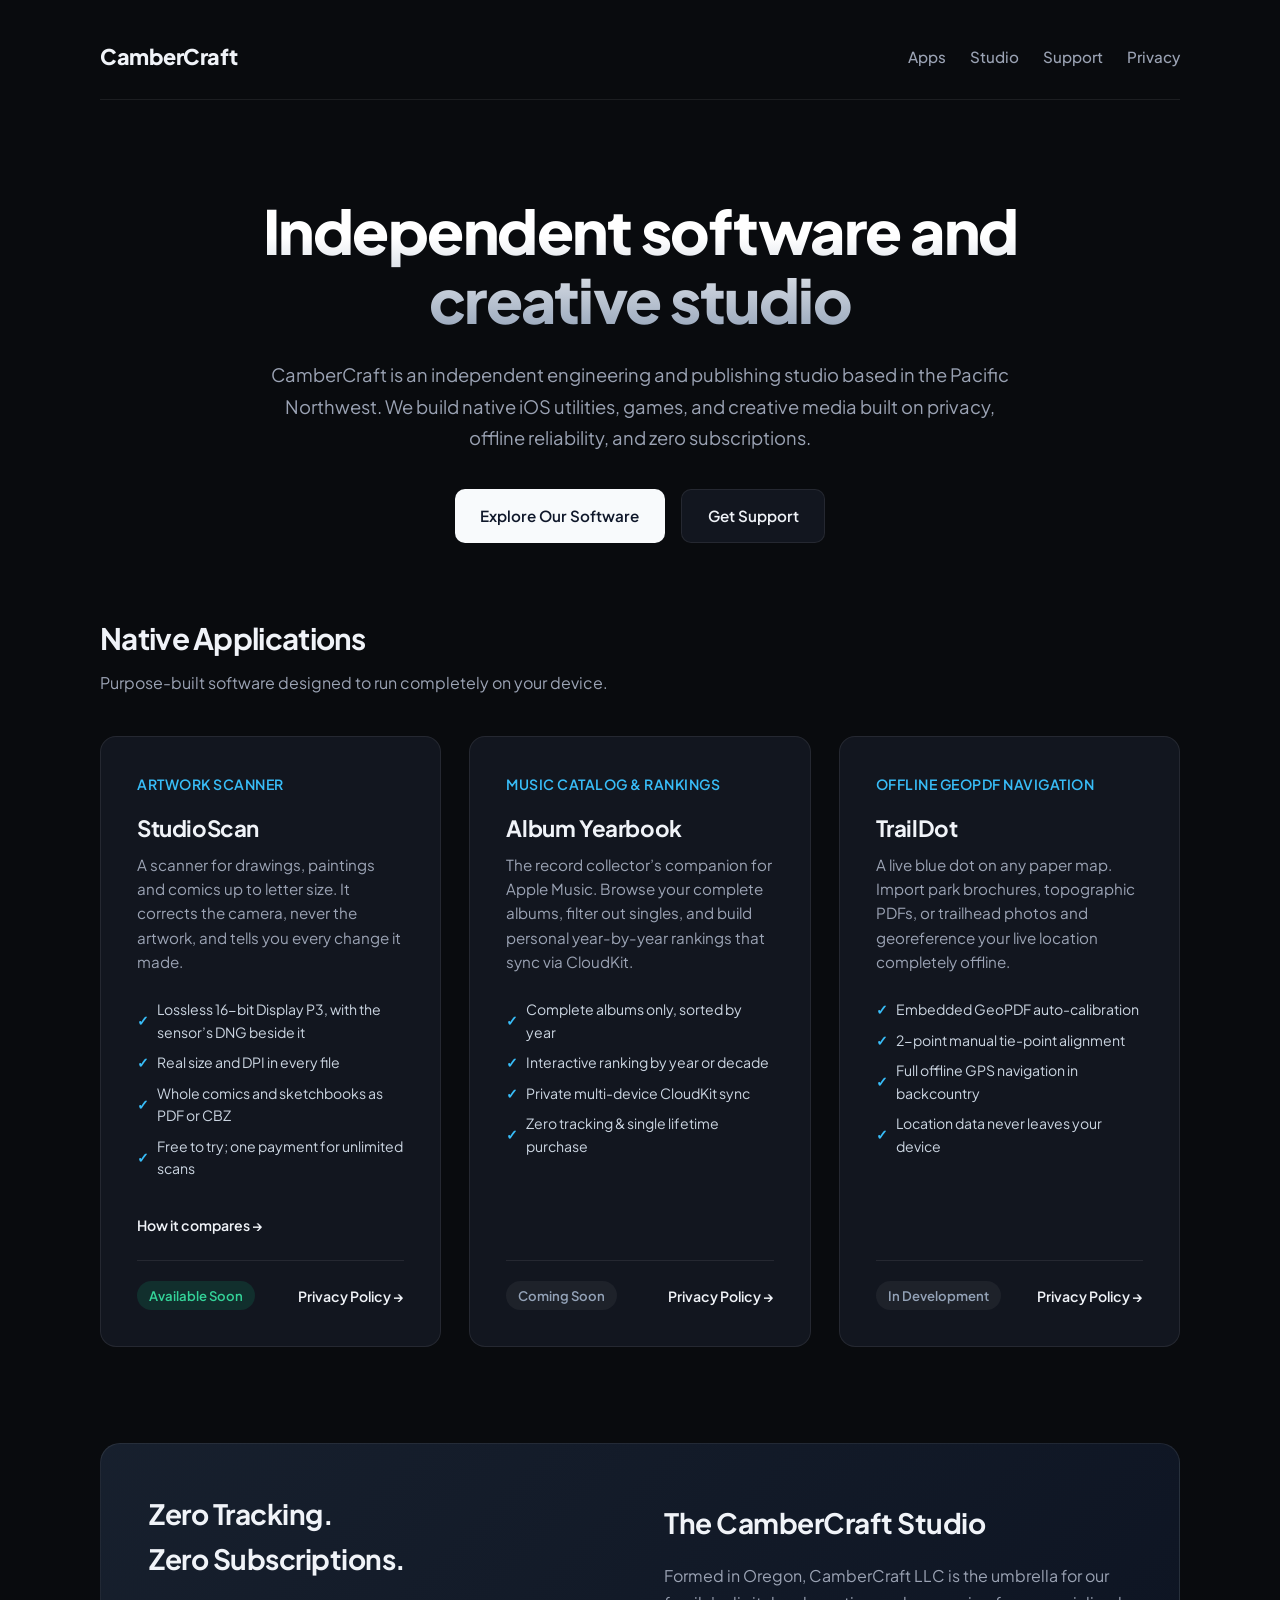
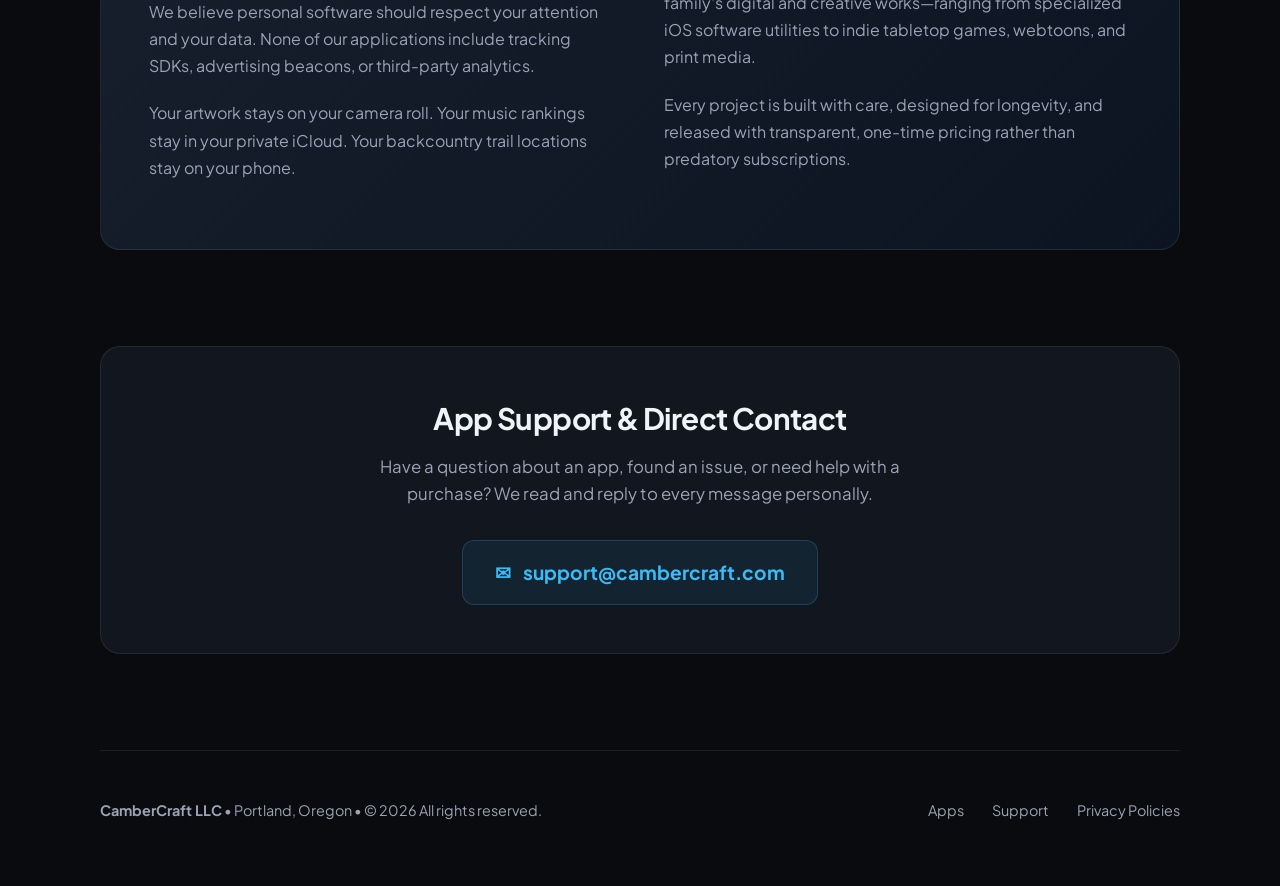
==== commit cf6b9266: "Keep the card footer to badge and privacy; link the page from the body Co-Authored-By: Claude Opus 5" ====
--- a/index.html
+++ b/index.html
@@ -297,6 +297,7 @@
     }
 
     .app-status {
+      white-space: nowrap;
       font-size: 0.82rem;
       font-weight: 600;
       padding: 0.25rem 0.75rem;
@@ -478,13 +479,11 @@
               <li>Whole comics and sketchbooks as PDF or CBZ</li>
               <li>Free to try; one payment for unlimited scans</li>
             </ul>
+            <a href="/studioscan/" class="app-link" style="margin-bottom:1.5rem">How it compares &rarr;</a>
           </div>
           <div class="app-footer">
             <span class="app-status live">Available Soon</span>
-            <span style="display:flex;gap:1rem;flex-wrap:wrap">
-              <a href="/studioscan/" class="app-link">About &rarr;</a>
-              <a href="/privacy/studioscan/" class="app-link">Privacy Policy &rarr;</a>
-            </span>
+            <a href="/privacy/studioscan/" class="app-link">Privacy Policy &rarr;</a>
           </div>
         </div>
 
